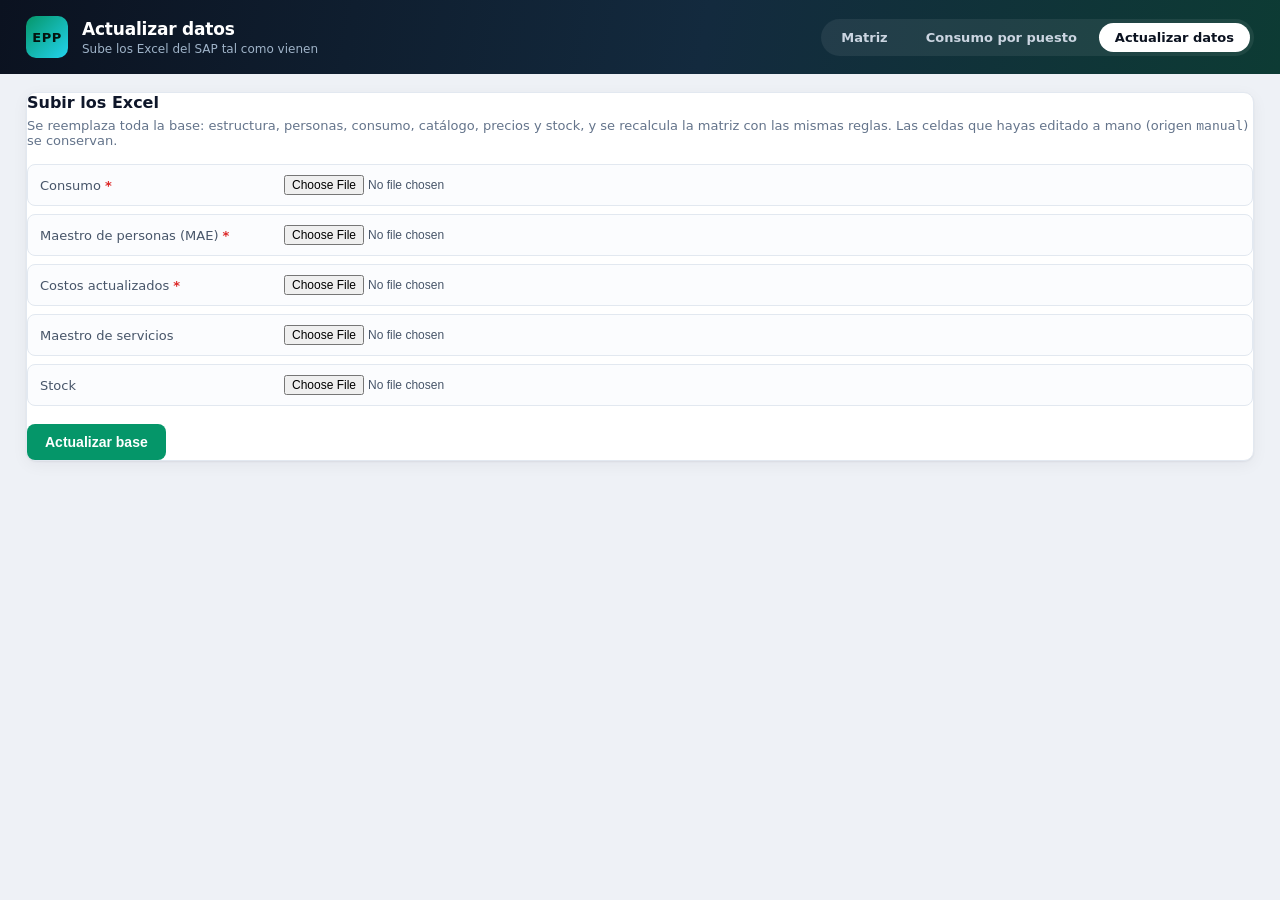
==== actualizar.html @ 73e55690 "Actualizar datos desde la web y exportar la matriz" ====
<!DOCTYPE html>
<html lang="es">
<head>
<meta charset="UTF-8">
<meta name="viewport" content="width=device-width, initial-scale=1">
<title>Actualizar datos · Consumo de EPPs</title>
<link rel="stylesheet" href="css/estilos.css">
</head>
<body>

<header class="topbar">
  <div class="brand">
    <div class="logo">EPP</div>
    <div>
      <h1>Actualizar datos</h1>
      <p>Sube los Excel del SAP tal como vienen</p>
    </div>
  </div>
  <nav>
    <a href="index.html">Matriz</a>
    <a href="consumo.html">Consumo por puesto</a>
    <a href="actualizar.html" class="activo">Actualizar datos</a>
  </nav>
</header>

<main>

  <section class="card">
    <h2 style="margin:0 0 6px;font-size:16px">Subir los Excel</h2>
    <p style="margin:0 0 16px;color:#64748b;font-size:13px">
      Se reemplaza toda la base: estructura, personas, consumo, catálogo, precios y stock,
      y se recalcula la matriz con las mismas reglas. Las celdas que hayas editado a mano
      (origen <code>manual</code>) se conservan.
    </p>

    <div class="subir">
      <label class="fila">
        <span class="nom">Consumo <b>*</b></span>
        <input type="file" id="f-consumo" accept=".xlsx,.xls">
        <span class="ok" id="ok-consumo"></span>
      </label>
      <label class="fila">
        <span class="nom">Maestro de personas (MAE) <b>*</b></span>
        <input type="file" id="f-mae" accept=".xlsx,.xls">
        <span class="ok" id="ok-mae"></span>
      </label>
      <label class="fila">
        <span class="nom">Costos actualizados <b>*</b></span>
        <input type="file" id="f-costos" accept=".xlsx,.xls">
        <span class="ok" id="ok-costos"></span>
      </label>
      <label class="fila">
        <span class="nom">Maestro de servicios</span>
        <input type="file" id="f-servicios" accept=".xlsx,.xls">
        <span class="ok" id="ok-servicios"></span>
      </label>
      <label class="fila">
        <span class="nom">Stock</span>
        <input type="file" id="f-stock" accept=".xlsx,.xls">
        <span class="ok" id="ok-stock"></span>
      </label>
    </div>

    <div style="display:flex;gap:10px;align-items:center;margin-top:18px">
      <button id="b-subir" class="btn-primario" type="button">Actualizar base</button>
      <span id="estado" style="font-size:13px;color:#64748b"></span>
    </div>
  </section>

  <section class="card" id="resultado" style="display:none;margin-top:14px">
    <h2 style="margin:0 0 10px;font-size:16px">Resultado</h2>
    <div id="resumen"></div>
  </section>

  <section class="card" id="problemas" style="display:none;margin-top:14px;border-left:4px solid #dc2626">
    <h2 style="margin:0 0 8px;font-size:15px;color:#b91c1c">No se actualizó nada</h2>
    <ul id="lista-errores" style="margin:0;padding-left:18px;font-size:13px;color:#7f1d1d"></ul>
  </section>

</main>

<script src="js/vendor/xlsx.full.min.js"></script>
<script src="js/config.js"></script>
<script src="js/etl.js"></script>
<script src="js/actualizar.js"></script>
</body>
</html>
---- css/estilos.css ----
/* ============================================================
   Consumo de EPPs — hoja de estilos
   ============================================================ */

:root {
  --bg:        #eef1f6;
  --panel:     #ffffff;
  --ink:       #0f172a;
  --ink-soft:  #475569;
  --muted:     #94a3b8;
  --line:      #e2e8f0;
  --line-soft: #eef2f7;
  --accent:    #059669;
  --accent-dk: #047857;
  --accent-lt: #d1fae5;
  --warn:      #d97706;
  --warn-lt:   #fef3c7;
  --sombra:    0 1px 2px rgba(15,23,42,.06), 0 4px 16px rgba(15,23,42,.05);
  --radio:     10px;

  --f-casco:      #6366f1;
  --f-auditivo:   #0ea5e9;
  --f-respirador: #14b8a6;
  --f-lente:      #8b5cf6;
  --f-guante:     #f59e0b;
  --f-bota:       #ef4444;
  --f-soldadura:  #64748b;
  --f-ropa:       #ec4899;
  --f-arnes:      #84cc16;
  --f-otros:      #94a3b8;
}

* { box-sizing: border-box; }

body {
  margin: 0;
  font-family: "Segoe UI", system-ui, -apple-system, "Helvetica Neue", Arial, sans-serif;
  background: var(--bg);
  color: var(--ink);
  font-size: 14px;
  -webkit-font-smoothing: antialiased;
}

/* ---------- barra superior ---------- */
.topbar {
  background: linear-gradient(100deg, #0b1220 0%, #132a3e 55%, #0d3b34 100%);
  color: #fff;
  padding: 16px 26px;
  display: flex;
  align-items: center;
  justify-content: space-between;
  gap: 24px;
  flex-wrap: wrap;
}

.brand { display: flex; align-items: center; gap: 14px; }

.logo {
  width: 42px; height: 42px; border-radius: 10px;
  background: linear-gradient(135deg, var(--accent), #22d3ee);
  display: grid; place-items: center;
  font-weight: 800; font-size: 13px; letter-spacing: .5px;
  color: #04140f;
  flex: 0 0 auto;
}

.brand h1 { font-size: 17px; margin: 0 0 3px; font-weight: 650; letter-spacing: -.2px; }
.brand p  { margin: 0; font-size: 12px; color: #9fb3c8; }

.topbar nav { display: flex; gap: 6px; background: rgba(255,255,255,.07); padding: 4px; border-radius: 999px; }

.topbar nav a {
  color: #cbd5e1; text-decoration: none; font-size: 13px; font-weight: 550;
  padding: 7px 16px; border-radius: 999px; transition: .15s;
}
.topbar nav a:hover { color: #fff; background: rgba(255,255,255,.08); }
.topbar nav a.activo { background: #fff; color: #0b1220; }

/* ---------- layout ---------- */
main { padding: 18px 26px 40px; max-width: 100%; }

.card {
  background: var(--panel);
  border: 1px solid var(--line);
  border-radius: var(--radio);
  box-shadow: var(--sombra);
}

/* ---------- filtros ---------- */
.filtros {
  display: flex;
  gap: 18px;
  align-items: flex-end;
  flex-wrap: wrap;
  padding: 14px 18px;
  margin-bottom: 14px;
}

.f-group { display: flex; flex-direction: column; gap: 5px; }
.f-group > label {
  font-size: 11px; font-weight: 650; letter-spacing: .4px;
  text-transform: uppercase; color: var(--muted);
}

select, input[type=text], input[type=search] {
  font: inherit; font-size: 13px;
  padding: 8px 11px;
  border: 1px solid var(--line);
  border-radius: 8px;
  background: #fff;
  color: var(--ink);
  min-width: 190px;
  outline: none;
  transition: border-color .15s, box-shadow .15s;
}
select:focus, input[type=text]:focus, input[type=search]:focus {
  border-color: var(--accent);
  box-shadow: 0 0 0 3px rgba(5,150,105,.12);
}

.chips { display: flex; gap: 5px; flex-wrap: wrap; max-width: 560px; }

.chip {
  font-size: 12px; font-weight: 600;
  padding: 6px 11px;
  border-radius: 999px;
  border: 1px solid var(--line);
  background: #fff;
  color: var(--ink-soft);
  cursor: pointer;
  user-select: none;
  transition: .12s;
  display: inline-flex; align-items: center; gap: 6px;
}
.chip:hover { border-color: #cbd5e1; background: #f8fafc; }
.chip .pt { width: 8px; height: 8px; border-radius: 50%; }
.chip.on { background: var(--ink); border-color: var(--ink); color: #fff; }
.chip.on .pt { box-shadow: 0 0 0 2px rgba(255,255,255,.35); }

.sw {
  display: inline-flex; align-items: center; gap: 7px;
  font-size: 12.5px; color: var(--ink-soft);
  cursor: pointer; user-select: none; margin-bottom: 3px;
}
.sw input { accent-color: var(--accent); width: 15px; height: 15px; cursor: pointer; }

.toggles { gap: 8px; }

/* ---------- KPIs ---------- */
.kpis {
  display: grid;
  grid-template-columns: repeat(auto-fit, minmax(180px, 1fr));
  gap: 12px;
  margin-bottom: 14px;
}

.kpi { padding: 14px 16px; }
.kpi .lbl { font-size: 11px; text-transform: uppercase; letter-spacing: .5px; color: var(--muted); font-weight: 650; }
.kpi .val { font-size: 24px; font-weight: 700; letter-spacing: -.6px; margin-top: 4px; font-variant-numeric: tabular-nums; }
.kpi .sub { font-size: 11.5px; color: var(--muted); margin-top: 2px; }
.kpi.destacado { background: linear-gradient(160deg,#fff 0%, #f0fdf9 100%); border-color: #b9e6d3; }
.kpi.destacado .val { color: var(--accent-dk); }

/* ---------- tabla matriz ---------- */
.tabla-wrap {
  overflow: auto;
  max-height: calc(100vh - 300px);
  border-radius: var(--radio);
  background: var(--panel);
  border: 1px solid var(--line);
  box-shadow: var(--sombra);
  position: relative;
}

table.matriz {
  border-collapse: separate;
  border-spacing: 0;
  font-size: 12px;
  table-layout: fixed;
}

table.matriz thead th {
  position: sticky;
  top: 0;
  z-index: 3;
  background: #fbfcfe;
  border-bottom: 2px solid var(--line);
  border-right: 1px solid var(--line-soft);
  font-weight: 600;
  vertical-align: bottom;
  padding: 0;
}

/* columna fija izquierda */
.col-fija {
  position: sticky !important;
  left: 0;
  z-index: 4 !important;
  background: #fbfcfe;
  text-align: left;
  padding: 9px 14px !important;
  border-right: 1px solid var(--line) !important;
  width: 320px;
  min-width: 320px;
  max-width: 320px;
}
tbody .col-fija { background: var(--panel); z-index: 2 !important; }

/* columna fija derecha (total) */
.col-total {
  position: sticky !important;
  right: 0;
  z-index: 4 !important;
  background: #fbfcfe;
  text-align: right;
  padding: 9px 14px !important;
  border-left: 1px solid var(--line) !important;
  width: 104px; min-width: 104px; max-width: 104px;
  font-variant-numeric: tabular-nums;
}
tbody .col-total { background: var(--panel); z-index: 2 !important; font-weight: 600; }

.th-puesto {
  height: 250px;
  display: flex;
  align-items: flex-end;
  font-size: 11px;
  text-transform: uppercase;
  letter-spacing: .5px;
  color: var(--muted);
  padding-bottom: 8px;
}

/* encabezados verticales de EPP */
th.col-epp {
  width: 42px; min-width: 42px; max-width: 42px;
  height: 250px;
  position: sticky;
  top: 0;
}
th.col-epp .fam-bar { height: 5px; width: 100%; display: block; }
th.col-epp .rot {
  writing-mode: vertical-rl;
  transform: rotate(180deg);
  font-size: 10.5px;
  font-weight: 550;
  color: var(--ink-soft);
  white-space: nowrap;
  overflow: hidden;
  text-overflow: ellipsis;
  height: 212px;
  margin: 4px auto 0;
  padding: 2px 0;
  letter-spacing: -.1px;
}
th.col-epp .precio {
  display: block;
  font-size: 10px;
  color: var(--muted);
  font-variant-numeric: tabular-nums;
  padding-bottom: 6px;
}
th.col-epp:hover .rot { color: var(--ink); }

/* celdas */
tbody td {
  border-bottom: 1px solid var(--line-soft);
  border-right: 1px solid #f4f7fa;
  height: 34px;
  text-align: center;
  padding: 0;
}

tbody tr:hover td { background: #f6fbf8; }
tbody tr:hover .col-fija,
tbody tr:hover .col-total { background: #f6fbf8; }

.puesto-nom { font-weight: 600; font-size: 12.5px; color: var(--ink); line-height: 1.2; }
.puesto-lug { font-size: 11px; color: var(--muted); margin-top: 2px; line-height: 1.2; }
.puesto-n { font-size: 10.5px; color: #b6c2d1; margin-left: 6px; font-weight: 500; }

/* marca verde */
.dot {
  width: 15px; height: 15px;
  border-radius: 4px;
  background: var(--accent);
  display: inline-block;
  vertical-align: middle;
  box-shadow: 0 1px 2px rgba(5,150,105,.35);
  cursor: help;
}
.dot.baja { opacity: .45; }
.dot:hover { transform: scale(1.18); }

/* filas sin consumo */
tr.vacia .col-fija .puesto-nom { color: var(--ink-soft); font-weight: 550; }
tr.vacia td { background: #fcfdfe; }
tr.vacia .col-fija, tr.vacia .col-total { background: #fcfdfe; }
tr.vacia:hover td { background: #f8fafc; }
tr.vacia:hover .col-fija, tr.vacia:hover .col-total { background: #f8fafc; }

.pendiente {
  font-size: 10px; font-weight: 650; letter-spacing: .3px;
  color: var(--warn); background: var(--warn-lt);
  padding: 3px 7px; border-radius: 5px; text-transform: uppercase;
  white-space: nowrap;
}

/* pie / leyenda */
.pie {
  display: flex; align-items: center; justify-content: space-between;
  gap: 16px; flex-wrap: wrap;
  padding: 11px 16px;
  font-size: 12px; color: var(--ink-soft);
}
.leyenda { display: flex; gap: 18px; align-items: center; flex-wrap: wrap; }
.leyenda span { display: inline-flex; align-items: center; gap: 7px; }
.leyenda .muestra { width: 15px; height: 15px; border-radius: 4px; }

/* ---------- panel lateral de detalle ---------- */
.drawer {
  position: fixed; top: 0; right: 0; bottom: 0;
  width: 430px; max-width: 92vw;
  background: #fff;
  box-shadow: -12px 0 40px rgba(15,23,42,.16);
  transform: translateX(102%);
  transition: transform .22s cubic-bezier(.4,0,.2,1);
  z-index: 60;
  display: flex; flex-direction: column;
}
.drawer.abierto { transform: translateX(0); }

.drawer-h { padding: 18px 20px; border-bottom: 1px solid var(--line); }
.drawer-h h2 { margin: 0 0 3px; font-size: 15px; }
.drawer-h p { margin: 0; font-size: 12px; color: var(--muted); }
.cerrar {
  position: absolute; top: 14px; right: 16px;
  border: none; background: #f1f5f9; color: var(--ink-soft);
  width: 28px; height: 28px; border-radius: 7px; cursor: pointer;
  font-size: 15px; line-height: 1;
}
.cerrar:hover { background: #e2e8f0; }

.drawer-b { overflow: auto; padding: 8px 20px 24px; }
.kit-item {
  display: flex; align-items: center; gap: 10px;
  padding: 9px 0; border-bottom: 1px solid var(--line-soft);
}
.kit-item .pt { width: 9px; height: 9px; border-radius: 50%; flex: 0 0 auto; }
.kit-item .desc { flex: 1; font-size: 12.5px; line-height: 1.25; }
.kit-item .fam { font-size: 10.5px; color: var(--muted); text-transform: uppercase; letter-spacing: .3px; }
.kit-item .precio { font-weight: 650; font-variant-numeric: tabular-nums; font-size: 12.5px; }
.kit-total {
  display: flex; justify-content: space-between;
  padding: 14px 0 0; font-weight: 700; font-size: 14px;
  border-top: 2px solid var(--ink);
  margin-top: 8px;
}

/* ---------- pantalla consumo ---------- */
table.consumo { width: 100%; border-collapse: separate; border-spacing: 0; font-size: 13px; }
table.consumo thead th {
  position: sticky; top: 0; z-index: 3;
  background: #fbfcfe;
  border-bottom: 2px solid var(--line);
  padding: 10px 12px;
  font-size: 11px; text-transform: uppercase; letter-spacing: .4px;
  color: var(--muted); font-weight: 650;
  text-align: right; white-space: nowrap;
}
table.consumo thead th:first-child { text-align: left; }
table.consumo tbody td {
  padding: 9px 12px;
  border-bottom: 1px solid var(--line-soft);
  text-align: right;
  font-variant-numeric: tabular-nums;
  white-space: nowrap;
}
table.consumo tbody td:first-child { text-align: left; font-variant-numeric: normal; }
table.consumo tbody tr.fila:hover td { background: #f6fbf8; cursor: pointer; }
table.consumo tbody tr.fila.abierta td { background: #ecfdf5; }

.nombre { font-weight: 600; }
.lugar { font-size: 11.5px; color: var(--muted); }

.cero { color: #cbd5e1; }
.destacado-num { font-weight: 650; color: var(--accent-dk); }

tr.detalle td { background: #fafcfb; padding: 0; }
.detalle-in { padding: 12px 16px 16px 34px; }
table.det { width: 100%; font-size: 12px; border-collapse: collapse; }
table.det th {
  text-align: right; font-size: 10.5px; text-transform: uppercase;
  color: var(--muted); font-weight: 650; padding: 4px 8px;
  border-bottom: 1px solid var(--line);
}
table.det th:first-child { text-align: left; }
table.det td { padding: 5px 8px; border-bottom: 1px solid #f4f7fa; text-align: right; font-variant-numeric: tabular-nums; }
table.det td:first-child { text-align: left; font-variant-numeric: normal; }

.fila-total td {
  font-weight: 700;
  border-top: 2px solid var(--ink);
  background: #fff;
}

.vacio {
  padding: 40px; text-align: center; color: var(--muted); font-size: 13px;
}

/* ---------- utilidades ---------- */
.cargando {
  display: grid; place-items: center; padding: 60px;
  color: var(--muted); font-size: 13px;
}
.spinner {
  width: 26px; height: 26px; border-radius: 50%;
  border: 3px solid var(--line); border-top-color: var(--accent);
  animation: girar .8s linear infinite; margin-bottom: 14px;
}
@keyframes girar { to { transform: rotate(360deg); } }

.oculto { display: none !important; }

@media (max-width: 900px) {
  .col-fija { width: 220px; min-width: 220px; max-width: 220px; }
  main { padding: 12px; }
}

/* ---------- pantalla actualizar ---------- */
.subir { display: flex; flex-direction: column; gap: 8px; }
.subir .fila {
  display: flex; align-items: center; gap: 14px;
  padding: 10px 12px; border: 1px solid var(--line); border-radius: 8px;
  background: #fbfcfe; cursor: pointer;
}
.subir .fila:hover { border-color: #94a3b8; }
.subir .nom { width: 230px; font-size: 13px; color: var(--ink-soft); }
.subir .nom b { color: #dc2626; }
.subir input[type=file] { font-size: 12px; color: var(--ink-soft); flex: 1; }
.subir .ok { font-size: 12px; color: var(--muted); min-width: 190px; text-align: right; }

.btn-primario {
  background: var(--accent); color: #fff; border: 0; border-radius: 8px;
  padding: 10px 18px; font-size: 14px; font-weight: 600; cursor: pointer;
}
.btn-primario:hover { background: var(--accent-dk); }
.btn-primario:disabled { opacity: .55; cursor: default; }

.resumen-tabla { border-collapse: collapse; font-size: 13px; }
.resumen-tabla th {
  text-align: left; padding: 6px 18px 6px 0; color: var(--ink-soft); font-weight: 600;
}
.resumen-tabla td { padding: 6px 0; font-variant-numeric: tabular-nums; }
.resumen-tabla tr + tr th, .resumen-tabla tr + tr td { border-top: 1px solid var(--line-soft); }

.btn-exportar {
  background: #fff; color: var(--ink); border: 1px solid var(--line);
  border-radius: 8px; padding: 8px 14px; font-size: 13px; font-weight: 600; cursor: pointer;
}
.btn-exportar:hover { border-color: #94a3b8; }
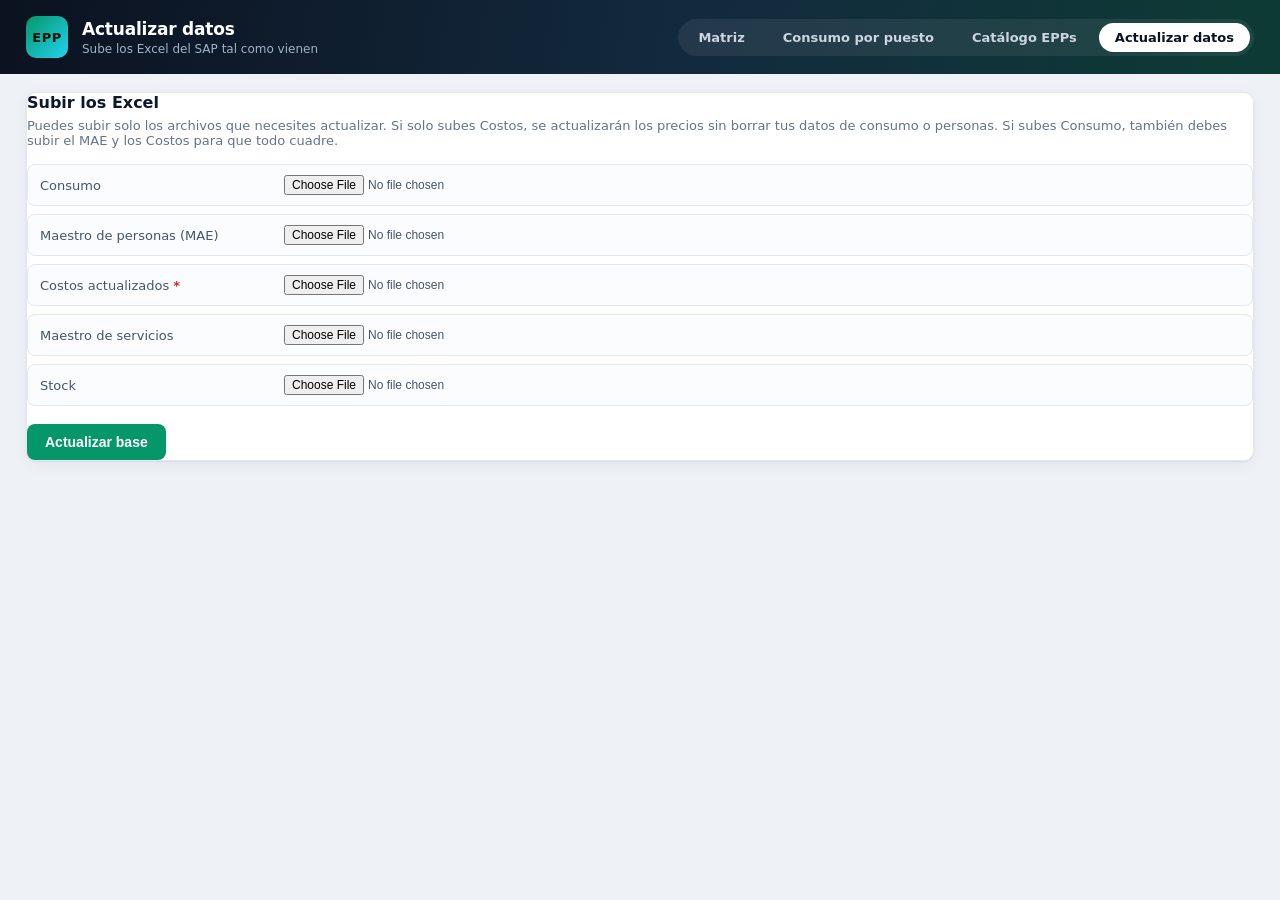
==== commit 4086cfb5: "Actualización masiva" ====
--- a/actualizar.html
+++ b/actualizar.html
@@ -19,33 +19,32 @@
   <nav>
     <a href="index.html">Matriz</a>
     <a href="consumo.html">Consumo por puesto</a>
+     <a href="epps.html">Catálogo EPPs</a>
     <a href="actualizar.html" class="activo">Actualizar datos</a>
   </nav>
 </header>
 
 <main>
 
-  <section class="card">
+    <section class="card">
     <h2 style="margin:0 0 6px;font-size:16px">Subir los Excel</h2>
     <p style="margin:0 0 16px;color:#64748b;font-size:13px">
-      Se reemplaza toda la base: estructura, personas, consumo, catálogo, precios y stock,
-      y se recalcula la matriz con las mismas reglas. Las celdas que hayas editado a mano
-      (origen <code>manual</code>) se conservan.
+      Puedes subir solo los archivos que necesites actualizar. Si solo subes Costos, se actualizarán los precios sin borrar tus datos de consumo o personas. Si subes Consumo, también debes subir el MAE y los Costos para que todo cuadre.
     </p>
 
     <div class="subir">
       <label class="fila">
-        <span class="nom">Consumo <b>*</b></span>
+        <span class="nom">Consumo</span>
         <input type="file" id="f-consumo" accept=".xlsx,.xls">
         <span class="ok" id="ok-consumo"></span>
       </label>
       <label class="fila">
-        <span class="nom">Maestro de personas (MAE) <b>*</b></span>
+        <span class="nom">Maestro de personas (MAE)</span>
         <input type="file" id="f-mae" accept=".xlsx,.xls">
         <span class="ok" id="ok-mae"></span>
       </label>
       <label class="fila">
-        <span class="nom">Costos actualizados <b>*</b></span>
+        <span class="nom">Costos actualizados <b style="color: #dc2626;">*</b></span>
         <input type="file" id="f-costos" accept=".xlsx,.xls">
         <span class="ok" id="ok-costos"></span>
       </label>
--- a/css/estilos.css
+++ b/css/estilos.css
@@ -146,20 +146,86 @@
 
 .toggles { gap: 8px; }
 
-/* ---------- KPIs ---------- */
+/* --- KPIs estilo tarjeta (compactas) --- */
 .kpis {
   display: grid;
-  grid-template-columns: repeat(auto-fit, minmax(180px, 1fr));
+  grid-template-columns: repeat(3, 1fr); /* 3 columnas iguales */
   gap: 12px;
   margin-bottom: 14px;
 }
 
-.kpi { padding: 14px 16px; }
-.kpi .lbl { font-size: 11px; text-transform: uppercase; letter-spacing: .5px; color: var(--muted); font-weight: 650; }
-.kpi .val { font-size: 24px; font-weight: 700; letter-spacing: -.6px; margin-top: 4px; font-variant-numeric: tabular-nums; }
-.kpi .sub { font-size: 11.5px; color: var(--muted); margin-top: 2px; }
-.kpi.destacado { background: linear-gradient(160deg,#fff 0%, #f0fdf9 100%); border-color: #b9e6d3; }
-.kpi.destacado .val { color: var(--accent-dk); }
+.kpi {
+  display: flex;
+  align-items: center;
+  gap: 12px;
+  padding: 10px 14px;
+  background: #fff;
+  border: 1px solid var(--line);
+  border-radius: var(--radio);
+  box-shadow: var(--sombra);
+}
+
+/* El cuadro del ícono */
+.kpi-icon {
+  width: 32px;
+  height: 32px;
+  background: #ecfdf5; /* Fondo verde muy clarito */
+  color: var(--accent);
+  border-radius: 8px;
+  display: flex;
+  align-items: center;
+  justify-content: center;
+  flex-shrink: 0;
+}
+
+.kpi-icon svg {
+  width: 18px;
+  height: 18px;
+}
+
+/* Contenedor de textos */
+.kpi-content {
+  display: flex;
+  flex-direction: column;
+}
+
+/* Textos mucho más pequeños */
+.kpi .lbl { 
+  font-size: 9px; 
+  text-transform: uppercase; 
+  letter-spacing: .4px; 
+  color: var(--muted); 
+  font-weight: 700; 
+}
+
+.kpi .val { 
+  font-size: 16px; 
+  font-weight: 700; 
+  letter-spacing: -.4px; 
+  margin-top: 1px; 
+  font-variant-numeric: tabular-nums; 
+  color: var(--ink);
+}
+
+.kpi .sub { 
+  font-size: 9.5px; 
+  color: var(--muted); 
+  margin-top: 1px; 
+}
+
+/* Estilo especial para el costo (texto verde) */
+.kpi.destacado {
+  background: linear-gradient(160deg, #fff 0%, #f0fdf9 100%); 
+  border-color: #b9e6d3;
+}
+.kpi.destacado .val { 
+  color: var(--accent-dk); 
+}
+
+/* Para que en pantallas pequeñas se pongan uno debajo del otro */
+@media (max-width: 900px) {
+  .kpis { grid-template-columns: 1fr; }
+}
 
 /* ---------- tabla matriz ---------- */
 .tabla-wrap {
@@ -221,7 +287,7 @@
 tbody .col-total { background: var(--panel); z-index: 2 !important; font-weight: 600; }
 
 .th-puesto {
-  height: 250px;
+  height: 120px; /* Antes decía 250px */
   display: flex;
   align-items: flex-end;
   font-size: 11px;
@@ -234,7 +300,7 @@
 /* encabezados verticales de EPP */
 th.col-epp {
   width: 42px; min-width: 42px; max-width: 42px;
-  height: 250px;
+  height: 120px; /* Antes decía 250px */
   position: sticky;
   top: 0;
 }
@@ -248,10 +314,11 @@
   white-space: nowrap;
   overflow: hidden;
   text-overflow: ellipsis;
-  height: 212px;
+  height: 85px; /* REDUCIDO DE 212px A 85px */
   margin: 4px auto 0;
   padding: 2px 0;
   letter-spacing: -.1px;
+  transition: color 0.15s, font-weight 0.15s;
 }
 th.col-epp .precio {
   display: block;
@@ -260,7 +327,15 @@
   font-variant-numeric: tabular-nums;
   padding-bottom: 6px;
 }
-th.col-epp:hover .rot { color: var(--ink); }
+
+/* NUEVO EFECTO HOVER: Pinta el fondo y resalta el texto */
+th.col-epp:hover {
+  background-color: #f1f5f9;
+}
+th.col-epp:hover .rot { 
+  color: var(--accent); 
+  font-weight: 700; 
+}
 
 /* celdas */
 tbody td {
@@ -344,10 +419,14 @@
 .drawer-b { overflow: auto; padding: 8px 20px 24px; }
 .kit-item {
   display: flex; align-items: center; gap: 10px;
-  padding: 9px 0; border-bottom: 1px solid var(--line-soft);
-}
+  padding: 9px 6px; margin: 0 -6px; border-bottom: 1px solid var(--line-soft);
+  border-radius: 6px; transition: background 0.15s; cursor: pointer;
+}
+.kit-item:hover { background: #f1f5f9; }
+.kit-item:hover .desc { color: var(--accent); }
+
 .kit-item .pt { width: 9px; height: 9px; border-radius: 50%; flex: 0 0 auto; }
-.kit-item .desc { flex: 1; font-size: 12.5px; line-height: 1.25; }
+.kit-item .desc { flex: 1; font-size: 12.5px; line-height: 1.25; transition: color 0.15s; }
 .kit-item .fam { font-size: 10.5px; color: var(--muted); text-transform: uppercase; letter-spacing: .3px; }
 .kit-item .precio { font-weight: 650; font-variant-numeric: tabular-nums; font-size: 12.5px; }
 .kit-total {
@@ -357,47 +436,37 @@
   margin-top: 8px;
 }
 
-/* ---------- pantalla consumo ---------- */
-table.consumo { width: 100%; border-collapse: separate; border-spacing: 0; font-size: 13px; }
-table.consumo thead th {
-  position: sticky; top: 0; z-index: 3;
-  background: #fbfcfe;
-  border-bottom: 2px solid var(--line);
-  padding: 10px 12px;
-  font-size: 11px; text-transform: uppercase; letter-spacing: .4px;
-  color: var(--muted); font-weight: 650;
-  text-align: right; white-space: nowrap;
-}
-table.consumo thead th:first-child { text-align: left; }
-table.consumo tbody td {
-  padding: 9px 12px;
+/* ---------- popover EPPs ---------- */
+.popover-epp {
+  position: absolute; background: #fff; border: 1px solid var(--line);
+  box-shadow: 0 4px 12px rgba(0,0,0,0.15); border-radius: 6px;
+  z-index: 100; padding: 4px;
+}
+.popover-epp button {
+  background: none; border: none; padding: 8px 12px;
+  font-size: 12.5px; color: var(--ink); cursor: pointer;
+  width: 100%; text-align: left; border-radius: 4px; font-weight: 600;
+}
+.popover-epp button:hover { background: #f0fdf4; color: var(--accent-dk); }
+
+/* ---------- buscador EPPs ---------- */
+.resultados-busqueda {
+  position: absolute; top: 100%; left: 0; right: 0;
+  background: #fff; border: 1px solid var(--line); border-top: none;
+  border-radius: 0 0 6px 6px; max-height: 180px; overflow-y: auto;
+  box-shadow: 0 4px 6px rgba(0,0,0,0.05); z-index: 10;
+}
+.res-item {
+  padding: 8px 10px; font-size: 12.5px; cursor: pointer;
   border-bottom: 1px solid var(--line-soft);
-  text-align: right;
-  font-variant-numeric: tabular-nums;
-  white-space: nowrap;
-}
-table.consumo tbody td:first-child { text-align: left; font-variant-numeric: normal; }
-table.consumo tbody tr.fila:hover td { background: #f6fbf8; cursor: pointer; }
-table.consumo tbody tr.fila.abierta td { background: #ecfdf5; }
+}
+.res-item:hover { background: #f8fafc; color: var(--accent); font-weight: 600; }
 
 .nombre { font-weight: 600; }
 .lugar { font-size: 11.5px; color: var(--muted); }
 
 .cero { color: #cbd5e1; }
 .destacado-num { font-weight: 650; color: var(--accent-dk); }
-
-tr.detalle td { background: #fafcfb; padding: 0; }
-.detalle-in { padding: 12px 16px 16px 34px; }
-table.det { width: 100%; font-size: 12px; border-collapse: collapse; }
-table.det th {
-  text-align: right; font-size: 10.5px; text-transform: uppercase;
-  color: var(--muted); font-weight: 650; padding: 4px 8px;
-  border-bottom: 1px solid var(--line);
-}
-table.det th:first-child { text-align: left; }
-table.det td { padding: 5px 8px; border-bottom: 1px solid #f4f7fa; text-align: right; font-variant-numeric: tabular-nums; }
-table.det td:first-child { text-align: left; font-variant-numeric: normal; }
-
 .fila-total td {
   font-weight: 700;
   border-top: 2px solid var(--ink);
@@ -459,3 +528,248 @@
   border-radius: 8px; padding: 8px 14px; font-size: 13px; font-weight: 600; cursor: pointer;
 }
 .btn-exportar:hover { border-color: #94a3b8; }
+/* --- Botón Eliminar en el Popover --- */
+.popover-epp button.btn-eliminar {
+  color: #dc2626;
+  border-top: 1px solid var(--line-soft);
+  border-radius: 0 0 4px 4px;
+}
+.popover-epp button.btn-eliminar:hover {
+  background: #fef2f2;
+  color: #b91c1c;
+}
+/* --- Botón de eliminar en catálogo EPPs --- */
+.btn-eliminar-epp {
+  background: #fef2f2;
+  color: #dc2626;
+  border: 1px solid #fecaca;
+  padding: 6px 12px;
+  border-radius: 6px;
+  font-size: 12px;
+  font-weight: 600;
+  cursor: pointer;
+  transition: all 0.2s;
+}
+.btn-eliminar-epp:hover {
+  background: #fee2e2;
+  border-color: #f87171;
+  color: #b91c1c;
+}
+.btn-eliminar-epp:disabled {
+  opacity: 0.5;
+  cursor: not-allowed;
+}
+/* Reemplaza tu clase .filtros actual por esta: */
+.filtros {
+  display: flex;
+  gap: 16px;
+  align-items: flex-end;
+  flex-wrap: wrap;
+  padding: 16px 20px;
+  margin-bottom: 14px;
+  background: var(--panel);
+  border: 1px solid var(--line);
+  border-radius: var(--radio);
+  box-shadow: var(--sombra);
+}
+
+/* Estilo para los selectores (con flechita a la derecha) */
+.f-group select {
+  min-width: 200px;
+  padding: 9px 32px 9px 12px;
+  border: 1px solid #cbd5e1;
+  border-radius: 6px;
+  font-size: 13px;
+  font-weight: 500;
+  color: var(--ink);
+  background-color: #fff;
+  appearance: none;
+  background-image: url("data:image/svg+xml,%3Csvg xmlns='http://www.w3.org/2000/svg' fill='none' viewBox='0 0 24 24' stroke='%2364748b'%3E%3Cpath stroke-linecap='round' stroke-linejoin='round' stroke-width='2' d='M19 9l-7 7-7-7'%3E%3C/path%3E%3C/svg%3E");
+  background-repeat: no-repeat;
+  background-position: right 10px center;
+  background-size: 16px;
+  cursor: pointer;
+}
+
+.f-group select:focus {
+  border-color: var(--accent);
+  outline: none;
+}
+
+/* NUEVO: Botón verde de Exportar */
+.btn-exportar-verde {
+  display: flex;
+  align-items: center;
+  gap: 6px;
+  background: #fff;
+  color: var(--accent);
+  border: 1px solid var(--accent);
+  padding: 9px 16px;
+  border-radius: 6px;
+  font-size: 13px;
+  font-weight: 600;
+  cursor: pointer;
+  transition: all 0.2s;
+}
+
+.btn-exportar-verde:hover {
+  background: #f0fdf4;
+}
+
+/* NUEVO: Botón de Limpiar texto */
+.btn-limpiar {
+  background: none;
+  border: none;
+  color: #64748b;
+  font-size: 13px;
+  font-weight: 500;
+  cursor: pointer;
+  padding: 9px;
+}
+
+.btn-limpiar:hover {
+  color: var(--ink);
+  text-decoration: underline;
+}
+/* --- Efecto Hover en el nombre del EPP --- */
+.epp-nombre {
+  cursor: pointer;
+  transition: color 0.15s, background-color 0.15s;
+}
+.epp-nombre:hover {
+  color: var(--accent);
+  background-color: #f0fdf4;
+}
+
+/* --- Menú flotante para eliminar EPP --- */
+.popover-epp-catalogo {
+  position: absolute;
+  background: #fff;
+  border: 1px solid var(--line);
+  box-shadow: 0 4px 12px rgba(0,0,0,0.15);
+  border-radius: 6px;
+  z-index: 100;
+  padding: 4px;
+}
+.popover-epp-catalogo button {
+  background: none;
+  border: none;
+  padding: 8px 12px;
+  font-size: 12.5px;
+  color: #dc2626;
+  cursor: pointer;
+  width: 100%;
+  text-align: left;
+  border-radius: 4px;
+  font-weight: 600;
+}
+.popover-epp-catalogo button:hover {
+  background: #fee2e2;
+}
+/* =========================================
+   ESTILOS UNIFICADOS PARA TABLA DE CONSUMO
+   ========================================= */
+
+/* Obligamos a ambas tablas a medir 100% y usar el mismo tipo de layout */
+table.consumo, table.det { 
+  width: 100%; 
+  border-collapse: collapse; 
+  table-layout: fixed; 
+}
+
+/* CABECERA DE LA TABLA PRINCIPAL */
+table.consumo thead th {
+  position: sticky; top: 0; z-index: 3;
+  background: #fbfcfe;
+  border-bottom: 2px solid var(--line);
+  padding: 12px 12px;
+  font-size: 11px; text-transform: uppercase; letter-spacing: .4px;
+  color: var(--muted); font-weight: 650;
+  text-align: right; 
+}
+
+/* LA PRIMERA COLUMNA (Persona / EPP) MIDE 300px EN AMBAS TABLAS */
+table.consumo th:first-child, 
+table.consumo td:first-child,
+table.det td:first-child { 
+  width: 300px; 
+  text-align: left; 
+  font-variant-numeric: normal; 
+}
+
+/* LA ÚLTIMA COLUMNA (Total) MIDE 110px EN AMBAS TABLAS */
+table.consumo th:last-child, 
+table.consumo td:last-child,
+table.det td:last-child { 
+  width: 110px; 
+  text-align: right; 
+  font-variant-numeric: tabular-nums; 
+}
+
+/* LAS CELDAS NORMALES (Meses) SE ALINEAN A LA DERECHA */
+table.consumo tbody td,
+table.det td { 
+  padding: 10px 12px; 
+  border-bottom: 1px solid var(--line-soft);
+  text-align: right; 
+  font-variant-numeric: tabular-nums;
+  white-space: nowrap;
+}
+
+/* EFECTOS VISUALES DE LA TABLA PRINCIPAL */
+table.consumo tbody tr.fila:hover td { background: #f6fbf8; cursor: pointer; }
+table.consumo tbody tr.fila.abierta td { background: #ecfdf5; }
+
+/* CONTENEDOR DEL DETALLE (Sin padding para que la tabla interna se expanda) */
+tr.detalle td { 
+  background: #fafcfb; 
+  padding: 0; 
+}
+.detalle-in { 
+  padding: 0; 
+  margin: 0;
+}
+
+/* SANGRÍA PARA EL NOMBRE DEL EPP EN EL DETALLE */
+table.det td:first-child { 
+  padding-left: 34px; 
+  font-weight: 500;
+}
+/* --- Selector Múltiple de Meses --- */
+.ms-toggle {
+  min-width: 200px; padding: 9px 32px 9px 12px; border: 1px solid #cbd5e1;
+  border-radius: 6px; font-size: 13px; font-weight: 500; color: var(--ink);
+  background-color: #fff; text-align: left; cursor: pointer; position: relative; appearance: none;
+}
+.ms-toggle::after {
+  content: ''; position: absolute; right: 12px; top: 50%; transform: translateY(-50%);
+  border: 5px solid transparent; border-top-color: #64748b;
+}
+.ms-toggle:focus { border-color: var(--accent); outline: none; }
+.ms-dropdown {
+  position: absolute; top: 100%; left: 0; min-width: 200px; background: #fff;
+  border: 1px solid var(--line); border-radius: 6px; box-shadow: 0 4px 12px rgba(0,0,0,0.15);
+  z-index: 100; max-height: 250px; overflow-y: auto; padding: 6px; margin-top: 4px;
+}
+.ms-item {
+  display: flex; align-items: center; gap: 8px; padding: 8px 10px;
+  font-size: 13px; cursor: pointer; border-radius: 4px; color: var(--ink); transition: background 0.15s;
+}
+.ms-item:hover { background: #f1f5f9; }
+.ms-item input { accent-color: var(--accent); width: 16px; height: 16px; cursor: pointer; }
+/* --- MODAL PARA AGREGAR EPP --- */
+.modal-overlay {
+  position: fixed; top: 0; left: 0; right: 0; bottom: 0;
+  background: rgba(15,23,42,0.5); display: flex; align-items: center; justify-content: center; z-index: 1000;
+}
+.modal-content {
+  background: #fff; padding: 24px; border-radius: 10px; width: 420px; max-width: 90%;
+  box-shadow: 0 10px 25px rgba(0,0,0,0.2);
+}
+.modal-content h2 { margin-top: 0; margin-bottom: 20px; font-size: 18px; color: var(--ink); }
+.modal-content .f-group { display: flex; flex-direction: column; }
+.modal-content .f-group label { font-size: 12px; font-weight: 600; margin-bottom: 5px; color: #475569; }
+.modal-content .f-group input, .modal-content .f-group select { 
+  width: 100%; padding: 8px 10px; border: 1px solid #cbd5e1; border-radius: 6px; font-size: 13px; font-family: inherit; 
+}
+.modal-content .f-group input:focus, .modal-content .f-group select:focus { border-color: var(--accent); outline: none; }
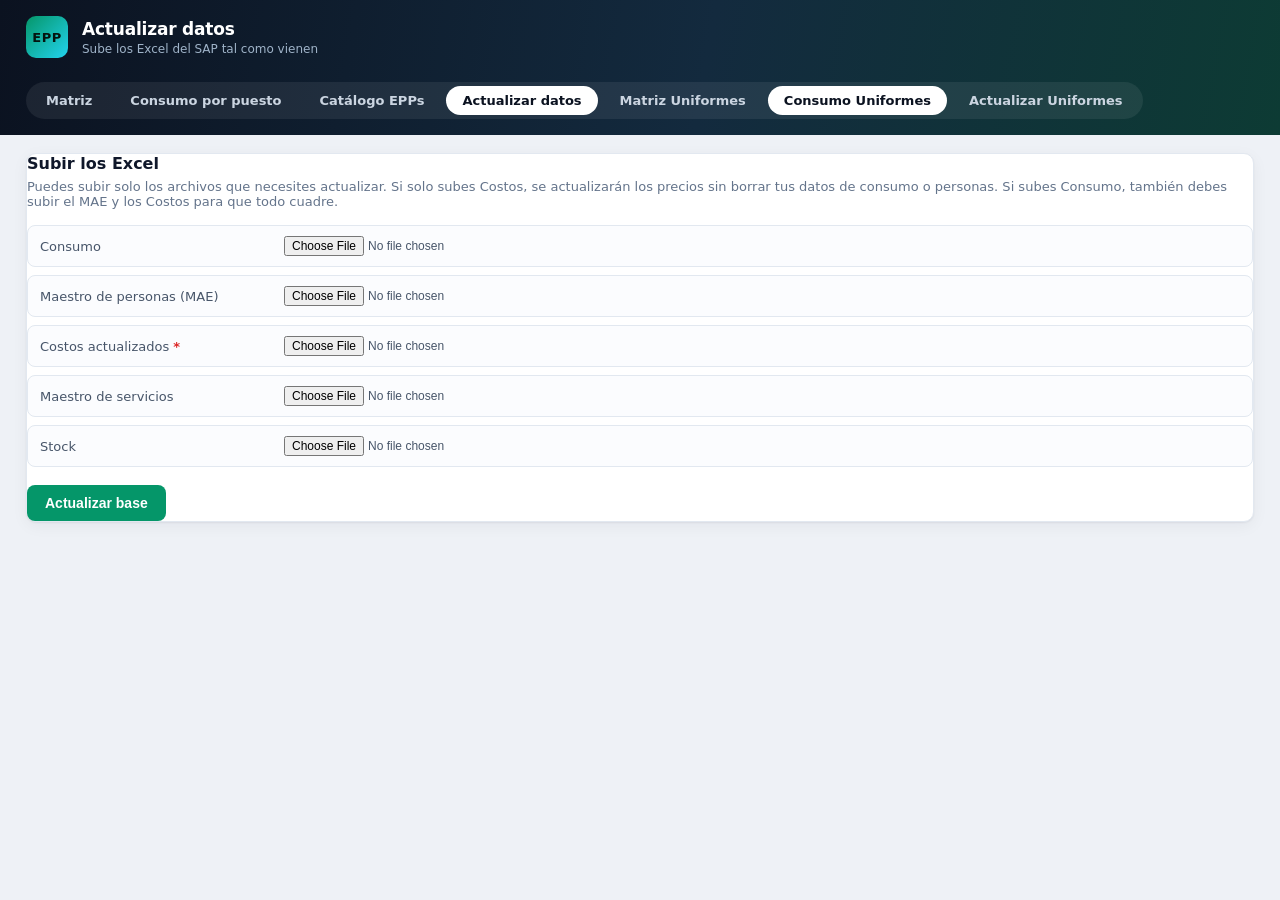
==== commit d34f3b08: "Uniformes" ====
--- a/actualizar.html
+++ b/actualizar.html
@@ -21,6 +21,9 @@
     <a href="consumo.html">Consumo por puesto</a>
      <a href="epps.html">Catálogo EPPs</a>
     <a href="actualizar.html" class="activo">Actualizar datos</a>
+    <a href="uniformes.html">Matriz Uniformes</a>
+    <a href="consumo_uniformes.html" class="activo">Consumo Uniformes</a>
+    <a href="actualizar_uniformes.html">Actualizar Uniformes</a>
   </nav>
 </header>
 
@@ -80,6 +83,7 @@
 
 <script src="js/vendor/xlsx.full.min.js"></script>
 <script src="js/config.js"></script>
+<script src="js/data.js"></script> 
 <script src="js/etl.js"></script>
 <script src="js/actualizar.js"></script>
 </body>
--- a/css/estilos.css
+++ b/css/estilos.css
@@ -438,9 +438,13 @@
 
 /* ---------- popover EPPs ---------- */
 .popover-epp {
-  position: absolute; background: #fff; border: 1px solid var(--line);
-  box-shadow: 0 4px 12px rgba(0,0,0,0.15); border-radius: 6px;
-  z-index: 100; padding: 4px;
+  position: fixed; /* Cambiamos absolute por fixed para que no dependa del scroll */
+  background: #fff; 
+  border: 1px solid var(--line);
+  box-shadow: 0 4px 12px rgba(0,0,0,0.15); 
+  border-radius: 6px;
+  z-index: 999999 !important; /* ESTO ES CLAVE: Lo ponemos por encima de todo */
+  padding: 4px;
 }
 .popover-epp button {
   background: none; border: none; padding: 8px 12px;
@@ -670,43 +674,79 @@
    ESTILOS UNIFICADOS PARA TABLA DE CONSUMO
    ========================================= */
 
-/* Obligamos a ambas tablas a medir 100% y usar el mismo tipo de layout */
+/* El contenedor permite scroll horizontal y vertical */
+.tabla-wrap {
+  overflow: auto;
+  max-height: calc(100vh - 320px);
+  position: relative;
+}
+
+/* CAMBIO CLAVE: Usamos 'auto' y 'max-content' para que la tabla se expanda */
 table.consumo, table.det { 
-  width: 100%; 
-  border-collapse: collapse; 
-  table-layout: fixed; 
+  border-collapse: separate; /* Requerido para que las columnas fijas funcionen */
+  border-spacing: 0;
+  table-layout: auto; 
+  width: max-content; 
+  min-width: 100%;
 }
 
 /* CABECERA DE LA TABLA PRINCIPAL */
 table.consumo thead th {
-  position: sticky; top: 0; z-index: 3;
+  position: sticky; 
+  top: 0; 
+  z-index: 3;
   background: #fbfcfe;
   border-bottom: 2px solid var(--line);
   padding: 12px 12px;
-  font-size: 11px; text-transform: uppercase; letter-spacing: .4px;
-  color: var(--muted); font-weight: 650;
+  font-size: 11px; 
+  text-transform: uppercase; 
+  letter-spacing: .4px;
+  color: var(--muted); 
+  font-weight: 650;
   text-align: right; 
-}
-
-/* LA PRIMERA COLUMNA (Persona / EPP) MIDE 300px EN AMBAS TABLAS */
+  min-width: 70px; /* Evita que los meses se aplasten */
+  white-space: nowrap;
+}
+
+/* --- COLUMNA FIJA IZQUIERDA (Persona) --- */
 table.consumo th:first-child, 
-table.consumo td:first-child,
-table.det td:first-child { 
-  width: 300px; 
+table.consumo td:first-child { 
+  position: sticky;
+  left: 0;
+  z-index: 4; /* Por encima de las demás celdas al hacer scroll */
+  background: #fff;
+  width: 320px; 
+  min-width: 320px;
+  max-width: 320px;
   text-align: left; 
   font-variant-numeric: normal; 
-}
-
-/* LA ÚLTIMA COLUMNA (Total) MIDE 110px EN AMBAS TABLAS */
+  box-shadow: 2px 0 5px rgba(0,0,0,0.05); /* Sombra para denotar que está fija */
+}
+table.consumo thead th:first-child {
+  z-index: 5; /* La cabecera por encima de todo */
+  background: #fbfcfe;
+}
+
+/* --- COLUMNA FIJA DERECHA (Total) --- */
 table.consumo th:last-child, 
-table.consumo td:last-child,
-table.det td:last-child { 
-  width: 110px; 
+table.consumo td:last-child { 
+  position: sticky;
+  right: 0;
+  z-index: 4;
+  background: #fff;
+  width: 120px; 
+  min-width: 120px;
+  max-width: 120px;
   text-align: right; 
   font-variant-numeric: tabular-nums; 
-}
-
-/* LAS CELDAS NORMALES (Meses) SE ALINEAN A LA DERECHA */
+  box-shadow: -2px 0 5px rgba(0,0,0,0.05);
+}
+table.consumo thead th:last-child {
+  z-index: 5;
+  background: #fbfcfe;
+}
+
+/* LAS CELDAS NORMALES (Meses) */
 table.consumo tbody td,
 table.det td { 
   padding: 10px 12px; 
@@ -714,62 +754,171 @@
   text-align: right; 
   font-variant-numeric: tabular-nums;
   white-space: nowrap;
-}
-
-/* EFECTOS VISUALES DE LA TABLA PRINCIPAL */
+  min-width: 70px; 
+  background: #fff;
+}
+
+/* EFECTOS VISUALES */
 table.consumo tbody tr.fila:hover td { background: #f6fbf8; cursor: pointer; }
 table.consumo tbody tr.fila.abierta td { background: #ecfdf5; }
 
-/* CONTENEDOR DEL DETALLE (Sin padding para que la tabla interna se expanda) */
+/* CONTENEDOR DEL DETALLE */
 tr.detalle td { 
   background: #fafcfb; 
   padding: 0; 
+  border-bottom: 2px solid var(--line);
 }
 .detalle-in { 
   padding: 0; 
   margin: 0;
+  min-width: 100%;
 }
 
 /* SANGRÍA PARA EL NOMBRE DEL EPP EN EL DETALLE */
 table.det td:first-child { 
   padding-left: 34px; 
   font-weight: 500;
+  width: 320px; 
+  min-width: 320px;
+  max-width: 320px;
+  position: sticky;
+  left: 0;
+  background: #fafcfb; /* Mismo fondo del detalle */
+  
+  /* NUEVAS REGLAS PARA EVITAR QUE EL TEXTO SE SALGA */
+  white-space: nowrap;
+  overflow: hidden;
+  text-overflow: ellipsis;
+}
+table.det td:last-child {
+  width: 120px;
+  min-width: 120px;
+  max-width: 120px;
+  position: sticky;
+  right: 0;
+  background: #fafcfb;
 }
 /* --- Selector Múltiple de Meses --- */
 .ms-toggle {
-  min-width: 200px; padding: 9px 32px 9px 12px; border: 1px solid #cbd5e1;
-  border-radius: 6px; font-size: 13px; font-weight: 500; color: var(--ink);
-  background-color: #fff; text-align: left; cursor: pointer; position: relative; appearance: none;
-}
+  min-width: 200px; 
+  padding: 9px 32px 9px 12px; 
+  border: 1px solid #cbd5e1;
+  border-radius: 6px; 
+  font-size: 13px; 
+  font-weight: 500; 
+  color: var(--ink);
+  background-color: #fff; 
+  text-align: left; 
+  cursor: pointer; 
+  position: relative; 
+  appearance: none;
+}
+
 .ms-toggle::after {
-  content: ''; position: absolute; right: 12px; top: 50%; transform: translateY(-50%);
-  border: 5px solid transparent; border-top-color: #64748b;
-}
-.ms-toggle:focus { border-color: var(--accent); outline: none; }
+  content: ''; 
+  position: absolute; 
+  right: 12px; 
+  top: 50%; 
+  transform: translateY(-50%);
+  border: 5px solid transparent; 
+  border-top-color: #64748b;
+}
+
+.ms-toggle:focus { 
+  border-color: var(--accent); 
+  outline: none; 
+}
+
+/* La ventanita flotante */
 .ms-dropdown {
-  position: absolute; top: 100%; left: 0; min-width: 200px; background: #fff;
-  border: 1px solid var(--line); border-radius: 6px; box-shadow: 0 4px 12px rgba(0,0,0,0.15);
-  z-index: 100; max-height: 250px; overflow-y: auto; padding: 6px; margin-top: 4px;
-}
+  position: absolute; 
+  top: 100%; 
+  left: 0; 
+  width: 320px; /* Más ancho para que quepan los nombres */
+  background: #fff;
+  border: 1px solid var(--line); 
+  border-radius: 6px; 
+  box-shadow: 0 4px 12px rgba(0,0,0,0.15);
+  z-index: 100; 
+  max-height: 250px; 
+  overflow-y: auto; 
+  padding: 8px; 
+  margin-top: 4px;
+  display: grid;
+  grid-template-columns: 1fr 1fr; /* 2 columnas */
+  gap: 4px;
+}
+
 .ms-item {
-  display: flex; align-items: center; gap: 8px; padding: 8px 10px;
-  font-size: 13px; cursor: pointer; border-radius: 4px; color: var(--ink); transition: background 0.15s;
-}
-.ms-item:hover { background: #f1f5f9; }
-.ms-item input { accent-color: var(--accent); width: 16px; height: 16px; cursor: pointer; }
-/* --- MODAL PARA AGREGAR EPP --- */
-.modal-overlay {
-  position: fixed; top: 0; left: 0; right: 0; bottom: 0;
-  background: rgba(15,23,42,0.5); display: flex; align-items: center; justify-content: center; z-index: 1000;
-}
-.modal-content {
-  background: #fff; padding: 24px; border-radius: 10px; width: 420px; max-width: 90%;
-  box-shadow: 0 10px 25px rgba(0,0,0,0.2);
-}
-.modal-content h2 { margin-top: 0; margin-bottom: 20px; font-size: 18px; color: var(--ink); }
-.modal-content .f-group { display: flex; flex-direction: column; }
-.modal-content .f-group label { font-size: 12px; font-weight: 600; margin-bottom: 5px; color: #475569; }
-.modal-content .f-group input, .modal-content .f-group select { 
-  width: 100%; padding: 8px 10px; border: 1px solid #cbd5e1; border-radius: 6px; font-size: 13px; font-family: inherit; 
-}
-.modal-content .f-group input:focus, .modal-content .f-group select:focus { border-color: var(--accent); outline: none; }+  display: flex; 
+  align-items: center; 
+  gap: 8px; 
+  padding: 6px 8px;
+  font-size: 12px; 
+  cursor: pointer; 
+  border-radius: 4px; 
+  color: var(--ink); 
+  transition: background 0.15s;
+}
+
+.ms-item:hover { 
+  background: #f1f5f9; 
+}
+
+.ms-item input { 
+  accent-color: var(--accent); 
+  width: 14px; 
+  height: 14px; 
+  cursor: pointer; 
+}
+/* Botones de Zoom */
+.btn-zoom {
+  background: #fff;
+  border: 1px solid #cbd5e1;
+  color: #475569;
+  width: 28px;
+  height: 28px;
+  border-radius: 6px;
+  font-size: 16px;
+  font-weight: bold;
+  cursor: pointer;
+  display: flex;
+  align-items: center;
+  justify-content: center;
+  transition: all 0.15s;
+}
+.btn-zoom:hover {
+  background: #f1f5f9;
+  border-color: #94a3b8;
+  color: var(--accent);
+}
+.btn-zoom:disabled {
+  opacity: 0.4;
+  cursor: not-allowed;
+}
+/* --- MODO PANTALLA COMPLETA --- */
+.tabla-wrap.fullscreen {
+  position: fixed !important;
+  top: 0;
+  left: 0;
+  width: 100vw;
+  height: 100vh;
+  max-height: 100vh !important;
+  z-index: 9999;
+  background: #fff;
+  padding: 0; /* Eliminamos los bordes blancos */
+  margin: 0;
+  border-radius: 0;
+  border: none;
+}
+
+/* EL TRUCO PARA QUE EL PANEL DE DETALLE SE VEA EN PANTALLA COMPLETA */
+/* Buscamos el drawer que esté justo después de la tabla en pantalla completa */
+body:has(.tabla-wrap.fullscreen) .drawer {
+  z-index: 10000; /* Lo ponemos por encima de la tabla en fullscreen */
+}
+
+/* Eliminamos el estilo del botón rojo que ya no usaremos */
+.btn-close-fullscreen {
+  display: none !important;
+}
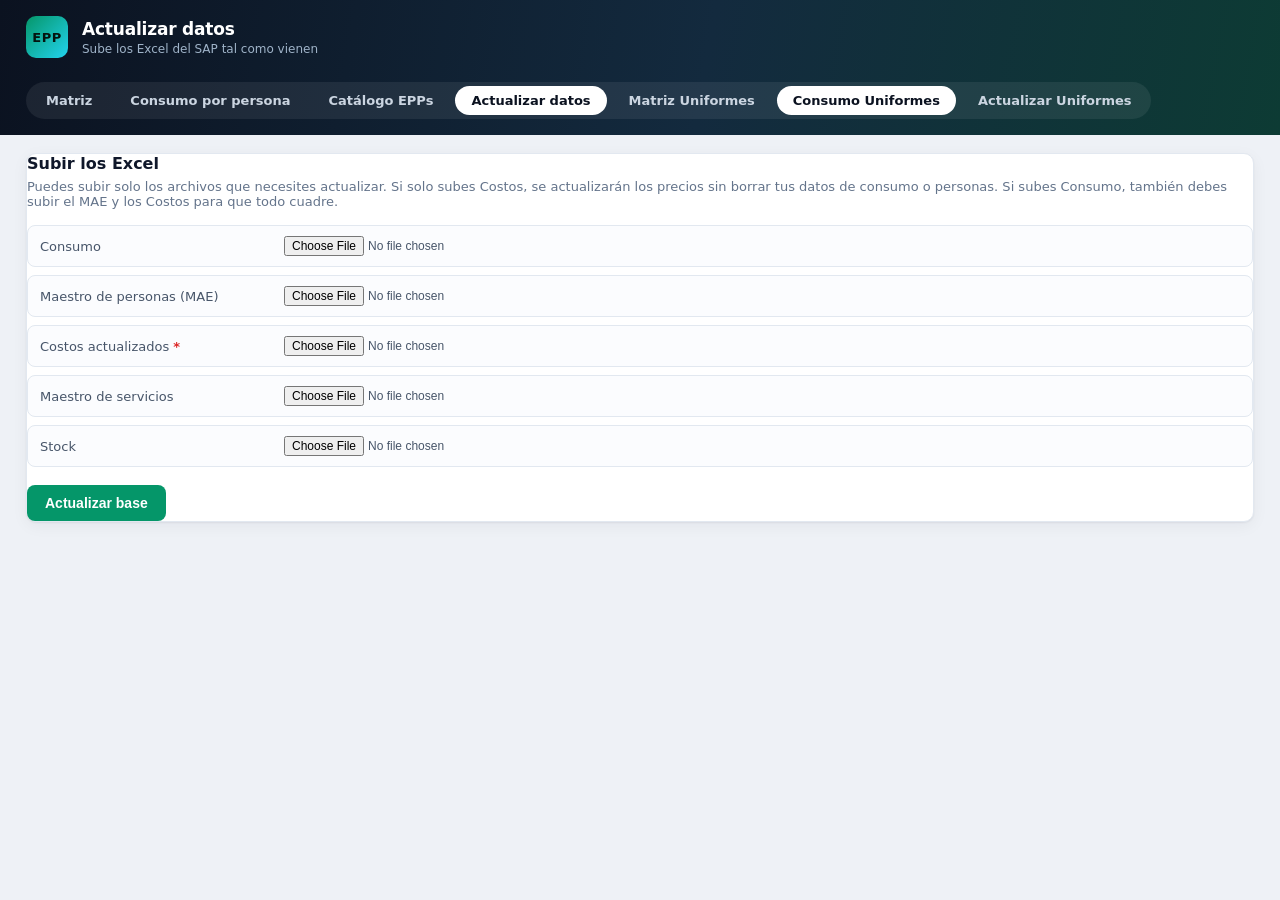
==== commit efa89249: "Micro actualizaciones" ====
--- a/actualizar.html
+++ b/actualizar.html
@@ -18,7 +18,7 @@
   </div>
   <nav>
     <a href="index.html">Matriz</a>
-    <a href="consumo.html">Consumo por puesto</a>
+    <a href="consumo.html">Consumo por persona</a>
      <a href="epps.html">Catálogo EPPs</a>
     <a href="actualizar.html" class="activo">Actualizar datos</a>
     <a href="uniformes.html">Matriz Uniformes</a>
